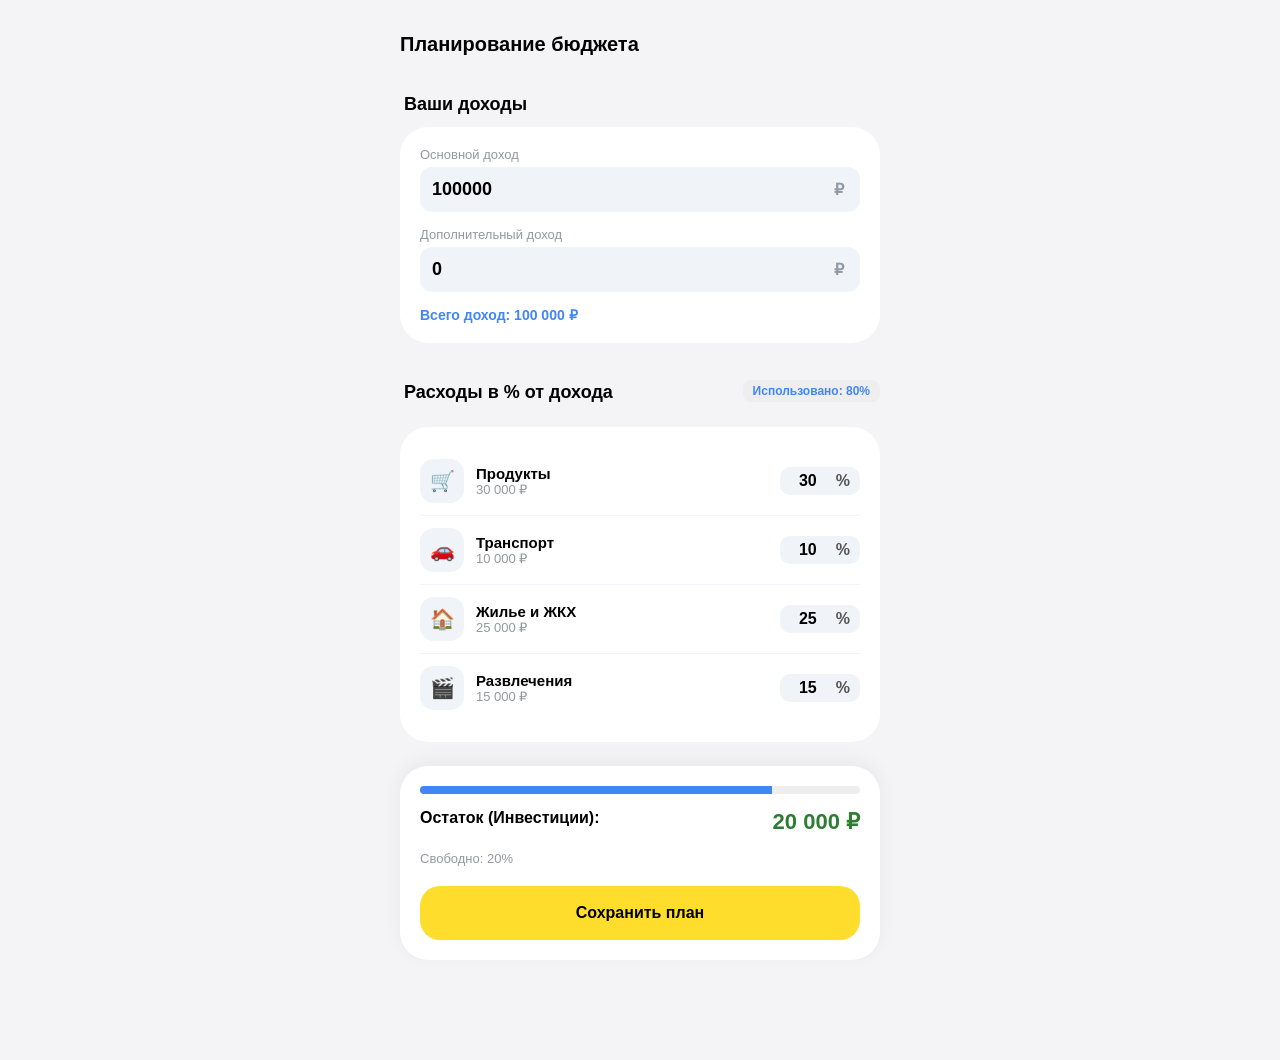
==== forma/forma.html @ ff498e53 "r" ====
<!DOCTYPE html>
<html lang="ru">
<head>
    <meta charset="UTF-8">
    <meta name="viewport" content="width=device-width, initial-scale=1.0">
    <title>Бюджет в %</title>
    <link rel="stylesheet" href="forma.css">
</head>
<body>

<div class="container">
    <header class="form-header">
        <h1>Планирование бюджета</h1>
    </header>

    <!-- Секция доходов -->
    <section class="form-section">
        <h2 class="section-title">Ваши доходы</h2>
        <div class="card income-card">
            <div class="input-group">
                <label>Основной доход</label>
                <div class="input-wrapper">
                    <input type="number" id="income-main" class="js-income" value="100000" placeholder="0">
                    <span class="currency">₽</span>
                </div>
            </div>
            <div class="input-group">
                <label>Дополнительный доход</label>
                <div class="input-wrapper">
                    <input type="number" id="income-extra" class="js-income" value="0" placeholder="0">
                    <span class="currency">₽</span>
                </div>
            </div>
            <div class="total-income-display">
                Всего доход: <span id="total-income-val">100 000</span> ₽
            </div>
        </div>
    </section>

    <!-- Секция расходов в % -->
    <section class="form-section">
        <div class="section-header">
            <h2 class="section-title">Расходы в % от дохода</h2>
            <div id="status-badge" class="total-badge">Использовано: 0%</div>
        </div>

        <div class="card categories-list">
            <!-- Категория -->
            <div class="category-item">
                <div class="category-info">
                    <div class="cat-icon">🛒</div>
                    <div>
                        <div class="cat-name">Продукты</div>
                        <div class="cat-calc-res" id="res-food">0 ₽</div>
                    </div>
                </div>
                <div class="cat-input-percent">
                    <input type="number" class="js-percent" data-res="res-food" value="30" min="0" max="100">
                    <span class="perc-sign">%</span>
                </div>
            </div>

            <div class="category-item">
                <div class="category-info">
                    <div class="cat-icon">🚗</div>
                    <div>
                        <div class="cat-name">Транспорт</div>
                        <div class="cat-calc-res" id="res-transport">0 ₽</div>
                    </div>
                </div>
                <div class="cat-input-percent">
                    <input type="number" class="js-percent" data-res="res-transport" value="10" min="0" max="100">
                    <span class="perc-sign">%</span>
                </div>
            </div>

            <div class="category-item">
                <div class="category-info">
                    <div class="cat-icon">🏠</div>
                    <div>
                        <div class="cat-name">Жилье и ЖКХ</div>
                        <div class="cat-calc-res" id="res-home">0 ₽</div>
                    </div>
                </div>
                <div class="cat-input-percent">
                    <input type="number" class="js-percent" data-res="res-home" value="25" min="0" max="100">
                    <span class="perc-sign">%</span>
                </div>
            </div>

            <div class="category-item">
                <div class="category-info">
                    <div class="cat-icon">🎬</div>
                    <div>
                        <div class="cat-name">Развлечения</div>
                        <div class="cat-calc-res" id="res-fun">0 ₽</div>
                    </div>
                </div>
                <div class="cat-input-percent">
                    <input type="number" class="js-percent" data-res="res-fun" value="15" min="0" max="100">
                    <span class="perc-sign">%</span>
                </div>
            </div>
        </div>
    </section>

    <!-- Итоги -->
    <div class="summary-card">
        <div class="progress-container">
            <div id="main-progress-bar" class="progress-fill"></div>
        </div>
        <div class="summary-row">
            <span>Остаток (Инвестиции):</span>
            <span id="final-savings" class="summary-value">0 ₽</span>
        </div>
        <div class="summary-subtext" id="final-percent-text">Свободно: 20% от дохода</div>
        <button class="main-btn">Сохранить план</button>
    </div>
</div>

<script src="forma.js"></script>
</body>
</html>
---- forma/forma.css ----
/* Заголовок формы */
.form-header {
    display: flex;
    align-items: center;
    gap: 15px;
    margin-bottom: 24px;
}
.form-header h1 {
    font-size: 20px;
    font-weight: 700;
}
.back-btn {
    background: none;
    border: none;
    font-size: 32px;
    cursor: pointer;
    color: var(--accent-blue);
}

/* Секции */
.form-section {
    margin-bottom: 24px;
}
.section-title {
    font-size: 17px;
    font-weight: 700;
    margin-bottom: 12px;
    padding-left: 4px;
}
.section-header {
    display: flex;
    justify-content: space-between;
    align-items: center;
    margin-bottom: 12px;
}
.total-badge {
    font-size: 13px;
    background: #e8f1ff;
    color: var(--accent-blue);
    padding: 4px 10px;
    border-radius: 10px;
    font-weight: 600;
}

/* Поля ввода в карточках */
.input-group {
    margin-bottom: 16px;
}
.input-group:last-child { margin-bottom: 0; }

.input-group label {
    display: block;
    font-size: 13px;
    color: var(--text-secondary);
    margin-bottom: 6px;
}

.input-wrapper {
    position: relative;
    display: flex;
    align-items: center;
}

.input-wrapper input {
    width: 100%;
    padding: 12px 16px;
    background: #f0f3f8;
    border: 2px solid transparent;
    border-radius: 14px;
    font-size: 18px;
    font-weight: 600;
    outline: none;
    transition: 0.2s;
}

.input-wrapper input:focus {
    border-color: var(--accent-blue);
    background: #fff;
}

.currency {
    position: absolute;
    right: 16px;
    font-weight: 600;
    color: var(--text-secondary);
}

/* Список категорий */
.category-item {
    display: flex;
    justify-content: space-between;
    align-items: center;
    padding: 12px 0;
    border-bottom: 1px solid #f0f3f8;
}
.category-item:last-child { border-bottom: none; }

.category-info {
    display: flex;
    align-items: center;
    gap: 12px;
}

.cat-icon {
    width: 40px;
    height: 40px;
    background: #f0f3f8;
    border-radius: 12px;
    display: flex;
    align-items: center;
    justify-content: center;
    font-size: 20px;
}

.cat-name {
    font-weight: 500;
    font-size: 15px;
}

.cat-input input {
    width: 90px;
    padding: 8px;
    background: #f0f3f8;
    border: none;
    border-radius: 10px;
    text-align: right;
    font-weight: 600;
    font-size: 15px;
}

/* Итоговая панель */
.summary-card {
    background: var(--card-white);
    padding: 20px;
    border-radius: var(--radius-lg);
    box-shadow: 0 -5px 20px rgba(0,0,0,0.05);
    margin-top: 20px;
}

.summary-row {
    display: flex;
    justify-content: space-between;
    margin-bottom: 16px;
    font-weight: 600;
}

.summary-value {
    color: #2e7d32;
    font-size: 18px;
}

.main-btn {
    width: 100%;
    background: #ffdd2d; /* Фирменный желтый */
    border: none;
    padding: 16px;
    border-radius: 16px;
    font-size: 16px;
    font-weight: 700;
    cursor: pointer;
    transition: transform 0.1s;
}

.main-btn:active {
    transform: scale(0.98);
}

:root {
    --bg-main: #f4f4f7;
    --card-white: #ffffff;
    --text-secondary: #9299a2;
    --accent-blue: #4186f5;
    --radius-lg: 28px;
}

body {
    background-color: var(--bg-main);
    font-family: -apple-system, sans-serif;
    margin: 0; padding: 20px 0 100px;
}

.container { max-width: 480px; margin: 0 auto; padding: 0 16px; }

.card { background: white; border-radius: var(--radius-lg); padding: 20px; margin-bottom: 20px; }

.section-title { font-size: 18px; font-weight: 700; margin-bottom: 12px; }

/* Доходы */
.input-group { margin-bottom: 15px; }
.input-group label { display: block; font-size: 13px; color: var(--text-secondary); margin-bottom: 5px; }
.input-wrapper { position: relative; display: flex; align-items: center; }
.input-wrapper input {
    width: 100%; padding: 12px; background: #f0f3f8; border: none; border-radius: 12px;
    font-size: 18px; font-weight: 600; outline: none;
}
.total-income-display { margin-top: 10px; font-weight: 600; color: var(--accent-blue); font-size: 14px; }

/* Категории */
.category-item { display: flex; justify-content: space-between; align-items: center; padding: 12px 0; border-bottom: 1px solid #f0f3f8; }
.category-info { display: flex; align-items: center; gap: 12px; }
.cat-icon { width: 44px; height: 44px; background: #f0f3f8; border-radius: 14px; display: flex; align-items: center; justify-content: center; font-size: 20px; }
.cat-name { font-weight: 600; font-size: 15px; }
.cat-calc-res { font-size: 13px; color: var(--text-secondary); }

/* Ввод процентов */
.cat-input-percent { display: flex; align-items: center; background: #f0f3f8; padding: 4px 10px; border-radius: 10px; }
.cat-input-percent input { width: 40px; background: transparent; border: none; font-weight: 700; font-size: 16px; text-align: right; outline: none; }
.perc-sign { font-weight: 700; color: #555; margin-left: 2px; }

/* Сводка и прогресс */
.total-badge { font-size: 12px; font-weight: 700; padding: 4px 10px; border-radius: 8px; background: #eee; }
.total-badge.overlimit { background: #ffebee; color: #d32f2f; }

.progress-container { height: 8px; background: #eee; border-radius: 4px; margin-bottom: 15px; overflow: hidden; }
.progress-fill { height: 100%; background: var(--accent-blue); width: 0%; transition: 0.3s; }
.progress-fill.danger { background: #ff3b30; }

.summary-value { color: #2e7d32; font-size: 22px; font-weight: 800; }
.summary-subtext { font-size: 13px; color: var(--text-secondary); margin-top: 4px; }

.main-btn {
    width: 100%; background: #ffdd2d; border: none; padding: 18px; border-radius: 20px;
    font-size: 16px; font-weight: 700; margin-top: 20px; cursor: pointer;
}
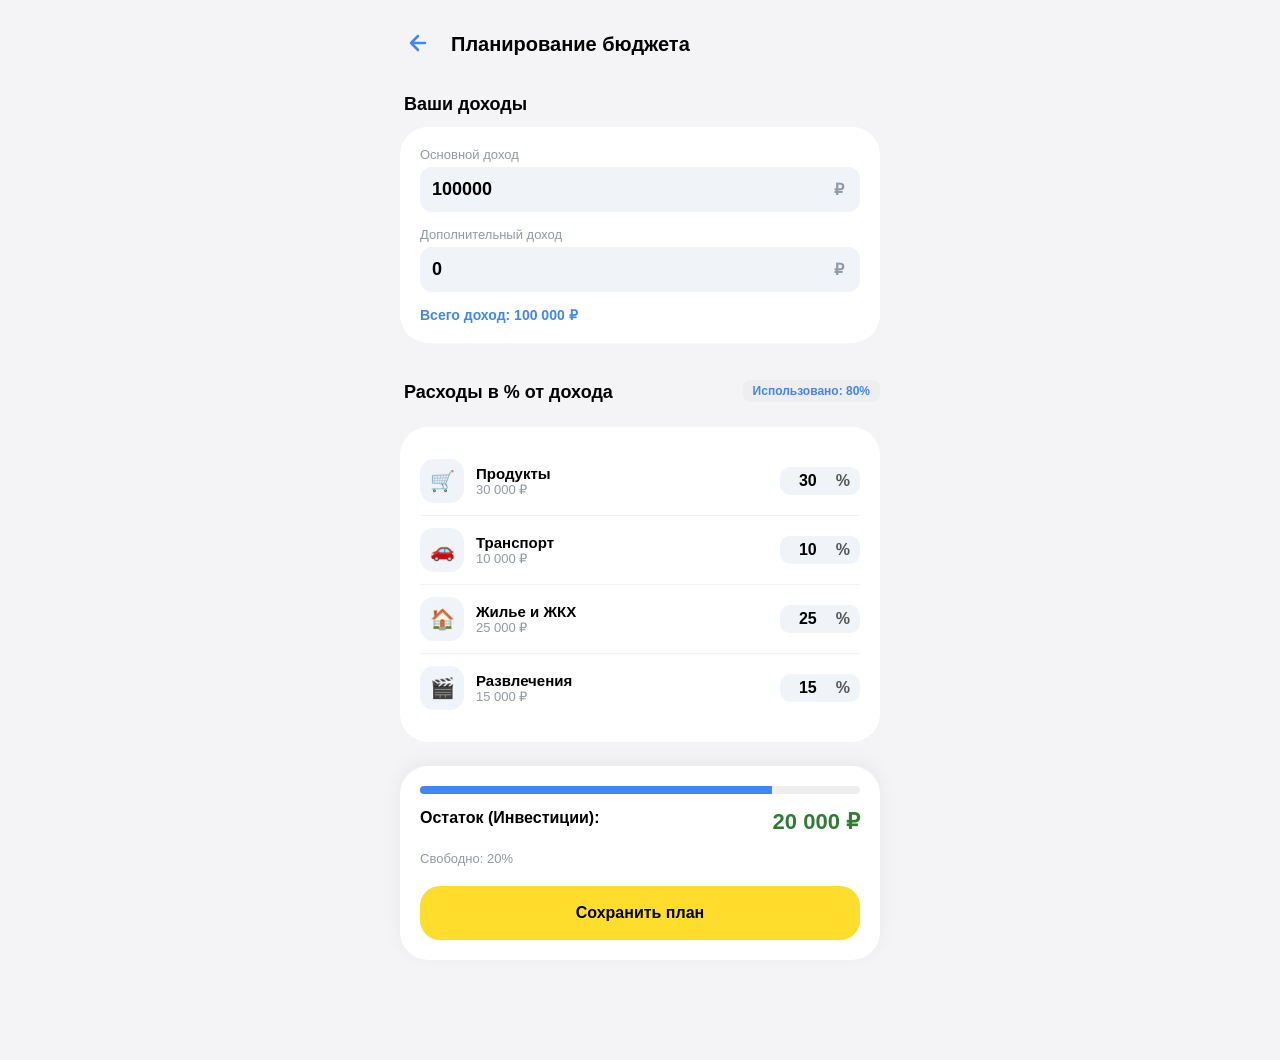
==== commit 2b779bc9: "sm" ====
--- a/forma/forma.html
+++ b/forma/forma.html
@@ -9,9 +9,17 @@
 <body>
 
 <div class="container">
-    <header class="form-header">
-        <h1>Планирование бюджета</h1>
-    </header>
+<header class="form-header">
+    <!-- Кнопка назад -->
+    <button class="back-btn" onclick="window.location.href='index.html'">
+        <svg width="24" height="24" viewBox="0 0 24 24" fill="none" stroke="currentColor" stroke-width="2.5" stroke-linecap="round" stroke-linejoin="round">
+            <path d="M19 12H5M12 19l-7-7 7-7"/>
+        </svg>
+    </button>
+    
+    <h1>Планирование бюджета</h1>
+</header>
+
 
     <!-- Секция доходов -->
     <section class="form-section">
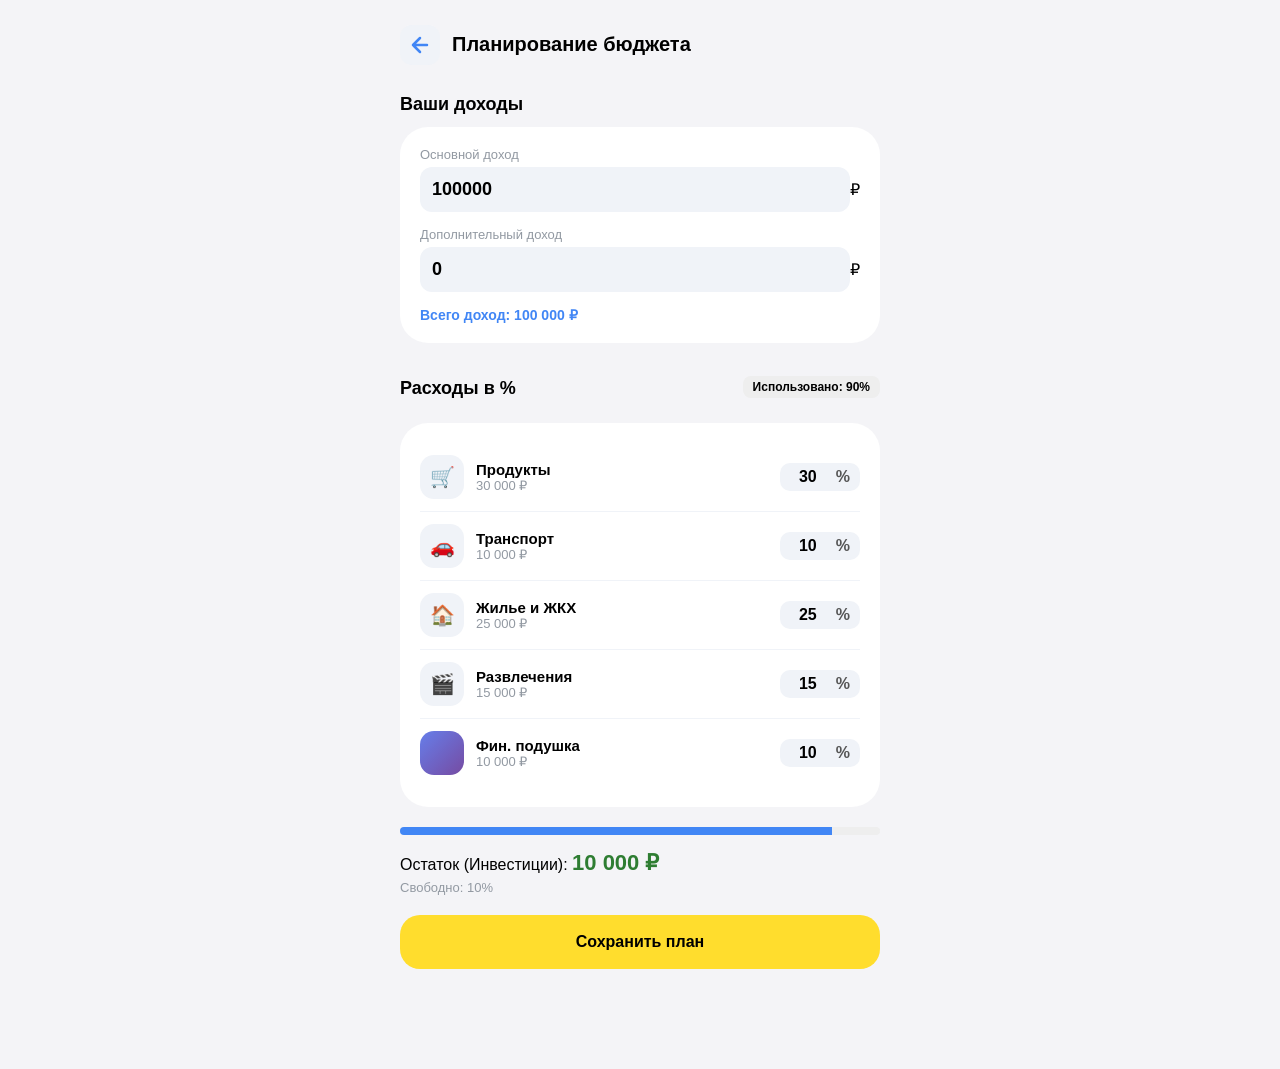
==== commit cc83ba2e: "sm" ====
--- a/forma/forma.html
+++ b/forma/forma.html
@@ -3,57 +3,55 @@
 <head>
     <meta charset="UTF-8">
     <meta name="viewport" content="width=device-width, initial-scale=1.0">
-    <title>Бюджет в %</title>
+    <title>Планирование</title>
     <link rel="stylesheet" href="forma.css">
 </head>
 <body>
 
 <div class="container">
-<header class="form-header">
-    <!-- Кнопка назад -->
-    <button class="back-btn" onclick="window.location.href='index.html'">
-        <svg width="24" height="24" viewBox="0 0 24 24" fill="none" stroke="currentColor" stroke-width="2.5" stroke-linecap="round" stroke-linejoin="round">
-            <path d="M19 12H5M12 19l-7-7 7-7"/>
-        </svg>
-    </button>
-    
-    <h1>Планирование бюджета</h1>
-</header>
+    <header class="form-header">
+        <!-- Кнопка назад -->
+        <button class="back-btn" onclick="window.location.href='../main/main.html'">
+            <svg width="24" height="24" viewBox="0 0 24 24" fill="none" stroke="currentColor" stroke-width="2.5" stroke-linecap="round" stroke-linejoin="round">
+                <path d="M19 12H5M12 19l-7-7 7-7"/>
+            </svg>
+        </button>
+        <h1>Планирование бюджета</h1>
+    </header>
 
-
-    <!-- Секция доходов -->
+    <!-- Доходы -->
     <section class="form-section">
         <h2 class="section-title">Ваши доходы</h2>
         <div class="card income-card">
             <div class="input-group">
                 <label>Основной доход</label>
                 <div class="input-wrapper">
-                    <input type="number" id="income-main" class="js-income" value="100000" placeholder="0">
+                    <input type="number" id="income-main" class="js-income" value="100000">
                     <span class="currency">₽</span>
                 </div>
             </div>
             <div class="input-group">
                 <label>Дополнительный доход</label>
                 <div class="input-wrapper">
-                    <input type="number" id="income-extra" class="js-income" value="0" placeholder="0">
+                    <input type="number" id="income-extra" class="js-income" value="0">
                     <span class="currency">₽</span>
                 </div>
             </div>
             <div class="total-income-display">
-                Всего доход: <span id="total-income-val">100 000</span> ₽
+                Всего доход: <span id="total-income-val">0</span> ₽
             </div>
         </div>
     </section>
 
-    <!-- Секция расходов в % -->
+    <!-- Расходы -->
     <section class="form-section">
         <div class="section-header">
-            <h2 class="section-title">Расходы в % от дохода</h2>
+            <h2 class="section-title">Расходы в %</h2>
             <div id="status-badge" class="total-badge">Использовано: 0%</div>
         </div>
 
         <div class="card categories-list">
-            <!-- Категория -->
+            <!-- Продукты -->
             <div class="category-item">
                 <div class="category-info">
                     <div class="cat-icon">🛒</div>
@@ -63,11 +61,12 @@
                     </div>
                 </div>
                 <div class="cat-input-percent">
-                    <input type="number" class="js-percent" data-res="res-food" value="30" min="0" max="100">
+                    <input type="number" class="js-percent" data-res="res-food" value="30">
                     <span class="perc-sign">%</span>
                 </div>
             </div>
 
+            <!-- Транспорт -->
             <div class="category-item">
                 <div class="category-info">
                     <div class="cat-icon">🚗</div>
@@ -77,11 +76,12 @@
                     </div>
                 </div>
                 <div class="cat-input-percent">
-                    <input type="number" class="js-percent" data-res="res-transport" value="10" min="0" max="100">
+                    <input type="number" class="js-percent" data-res="res-transport" value="10">
                     <span class="perc-sign">%</span>
                 </div>
             </div>
 
+            <!-- Жилье -->
             <div class="category-item">
                 <div class="category-info">
                     <div class="cat-icon">🏠</div>
@@ -91,11 +91,12 @@
                     </div>
                 </div>
                 <div class="cat-input-percent">
-                    <input type="number" class="js-percent" data-res="res-home" value="25" min="0" max="100">
+                    <input type="number" class="js-percent" data-res="res-home" value="25">
                     <span class="perc-sign">%</span>
                 </div>
             </div>
 
+            <!-- Развлечения -->
             <div class="category-item">
                 <div class="category-info">
                     <div class="cat-icon">🎬</div>
@@ -105,7 +106,22 @@
                     </div>
                 </div>
                 <div class="cat-input-percent">
-                    <input type="number" class="js-percent" data-res="res-fun" value="15" min="0" max="100">
+                    <input type="number" class="js-percent" data-res="res-fun" value="15">
+                    <span class="perc-sign">%</span>
+                </div>
+            </div>
+
+            <!-- Финансовая подушка (Новая категория) -->
+            <div class="category-item">
+                <div class="category-info">
+                    <div class="cat-icon pillow">️</div>
+                    <div>
+                        <div class="cat-name">Фин. подушка</div>
+                        <div class="cat-calc-res" id="res-pillow">0 ₽</div>
+                    </div>
+                </div>
+                <div class="cat-input-percent">
+                    <input type="number" class="js-percent" data-res="res-pillow" value="10">
                     <span class="perc-sign">%</span>
                 </div>
             </div>
@@ -121,7 +137,7 @@
             <span>Остаток (Инвестиции):</span>
             <span id="final-savings" class="summary-value">0 ₽</span>
         </div>
-        <div class="summary-subtext" id="final-percent-text">Свободно: 20% от дохода</div>
+        <div class="summary-subtext" id="final-percent-text">Свободно: 0% от дохода</div>
         <button class="main-btn">Сохранить план</button>
     </div>
 </div>
--- a/forma/forma.css
+++ b/forma/forma.css
@@ -1,170 +1,3 @@
-/* Заголовок формы */
-.form-header {
-    display: flex;
-    align-items: center;
-    gap: 15px;
-    margin-bottom: 24px;
-}
-.form-header h1 {
-    font-size: 20px;
-    font-weight: 700;
-}
-.back-btn {
-    background: none;
-    border: none;
-    font-size: 32px;
-    cursor: pointer;
-    color: var(--accent-blue);
-}
-
-/* Секции */
-.form-section {
-    margin-bottom: 24px;
-}
-.section-title {
-    font-size: 17px;
-    font-weight: 700;
-    margin-bottom: 12px;
-    padding-left: 4px;
-}
-.section-header {
-    display: flex;
-    justify-content: space-between;
-    align-items: center;
-    margin-bottom: 12px;
-}
-.total-badge {
-    font-size: 13px;
-    background: #e8f1ff;
-    color: var(--accent-blue);
-    padding: 4px 10px;
-    border-radius: 10px;
-    font-weight: 600;
-}
-
-/* Поля ввода в карточках */
-.input-group {
-    margin-bottom: 16px;
-}
-.input-group:last-child { margin-bottom: 0; }
-
-.input-group label {
-    display: block;
-    font-size: 13px;
-    color: var(--text-secondary);
-    margin-bottom: 6px;
-}
-
-.input-wrapper {
-    position: relative;
-    display: flex;
-    align-items: center;
-}
-
-.input-wrapper input {
-    width: 100%;
-    padding: 12px 16px;
-    background: #f0f3f8;
-    border: 2px solid transparent;
-    border-radius: 14px;
-    font-size: 18px;
-    font-weight: 600;
-    outline: none;
-    transition: 0.2s;
-}
-
-.input-wrapper input:focus {
-    border-color: var(--accent-blue);
-    background: #fff;
-}
-
-.currency {
-    position: absolute;
-    right: 16px;
-    font-weight: 600;
-    color: var(--text-secondary);
-}
-
-/* Список категорий */
-.category-item {
-    display: flex;
-    justify-content: space-between;
-    align-items: center;
-    padding: 12px 0;
-    border-bottom: 1px solid #f0f3f8;
-}
-.category-item:last-child { border-bottom: none; }
-
-.category-info {
-    display: flex;
-    align-items: center;
-    gap: 12px;
-}
-
-.cat-icon {
-    width: 40px;
-    height: 40px;
-    background: #f0f3f8;
-    border-radius: 12px;
-    display: flex;
-    align-items: center;
-    justify-content: center;
-    font-size: 20px;
-}
-
-.cat-name {
-    font-weight: 500;
-    font-size: 15px;
-}
-
-.cat-input input {
-    width: 90px;
-    padding: 8px;
-    background: #f0f3f8;
-    border: none;
-    border-radius: 10px;
-    text-align: right;
-    font-weight: 600;
-    font-size: 15px;
-}
-
-/* Итоговая панель */
-.summary-card {
-    background: var(--card-white);
-    padding: 20px;
-    border-radius: var(--radius-lg);
-    box-shadow: 0 -5px 20px rgba(0,0,0,0.05);
-    margin-top: 20px;
-}
-
-.summary-row {
-    display: flex;
-    justify-content: space-between;
-    margin-bottom: 16px;
-    font-weight: 600;
-}
-
-.summary-value {
-    color: #2e7d32;
-    font-size: 18px;
-}
-
-.main-btn {
-    width: 100%;
-    background: #ffdd2d; /* Фирменный желтый */
-    border: none;
-    padding: 16px;
-    border-radius: 16px;
-    font-size: 16px;
-    font-weight: 700;
-    cursor: pointer;
-    transition: transform 0.1s;
-}
-
-.main-btn:active {
-    transform: scale(0.98);
-}
-
 :root {
     --bg-main: #f4f4f7;
     --card-white: #ffffff;
@@ -180,10 +13,21 @@
 }
 
 .container { max-width: 480px; margin: 0 auto; padding: 0 16px; }
+.card { background: white; border-radius: var(--radius-lg); padding: 20px; margin-bottom: 20px; }
+.section-title { font-size: 18px; font-weight: 700; margin-bottom: 12px; }
 
-.card { background: white; border-radius: var(--radius-lg); padding: 20px; margin-bottom: 20px; }
+/* Хедер формы */
+.form-header { display: flex; align-items: center; gap: 12px; margin-bottom: 24px; }
+.form-header h1 { font-size: 20px; font-weight: 700; white-space: nowrap; overflow: hidden; text-overflow: ellipsis; }
 
-.section-title { font-size: 18px; font-weight: 700; margin-bottom: 12px; }
+/* Кнопка назад */
+.back-btn {
+    background: #f0f3f8; border: none; width: 40px; height: 40px; border-radius: 12px;
+    display: flex; align-items: center; justify-content: center; cursor: pointer;
+    color: var(--accent-blue); transition: all 0.2s; flex-shrink: 0;
+}
+.back-btn:hover { background: #e0e5ec; }
+.back-btn:active { transform: scale(0.95); }
 
 /* Доходы */
 .input-group { margin-bottom: 15px; }
@@ -196,9 +40,16 @@
 .total-income-display { margin-top: 10px; font-weight: 600; color: var(--accent-blue); font-size: 14px; }
 
 /* Категории */
+.section-header { display: flex; justify-content: space-between; align-items: center; margin-bottom: 12px; }
+.total-badge { font-size: 12px; font-weight: 700; padding: 4px 10px; border-radius: 8px; background: #eee; }
+.total-badge.overlimit { background: #ffebee; color: #d32f2f; }
+
 .category-item { display: flex; justify-content: space-between; align-items: center; padding: 12px 0; border-bottom: 1px solid #f0f3f8; }
+.category-item:last-child { border-bottom: none; }
 .category-info { display: flex; align-items: center; gap: 12px; }
 .cat-icon { width: 44px; height: 44px; background: #f0f3f8; border-radius: 14px; display: flex; align-items: center; justify-content: center; font-size: 20px; }
+.cat-icon.pillow { background: linear-gradient(135deg, #667eea 0%, #764ba2 100%); color: white; }
+
 .cat-name { font-weight: 600; font-size: 15px; }
 .cat-calc-res { font-size: 13px; color: var(--text-secondary); }
 
@@ -207,10 +58,7 @@
 .cat-input-percent input { width: 40px; background: transparent; border: none; font-weight: 700; font-size: 16px; text-align: right; outline: none; }
 .perc-sign { font-weight: 700; color: #555; margin-left: 2px; }
 
-/* Сводка и прогресс */
-.total-badge { font-size: 12px; font-weight: 700; padding: 4px 10px; border-radius: 8px; background: #eee; }
-.total-badge.overlimit { background: #ffebee; color: #d32f2f; }
-
+/* Сводка */
 .progress-container { height: 8px; background: #eee; border-radius: 4px; margin-bottom: 15px; overflow: hidden; }
 .progress-fill { height: 100%; background: var(--accent-blue); width: 0%; transition: 0.3s; }
 .progress-fill.danger { background: #ff3b30; }
